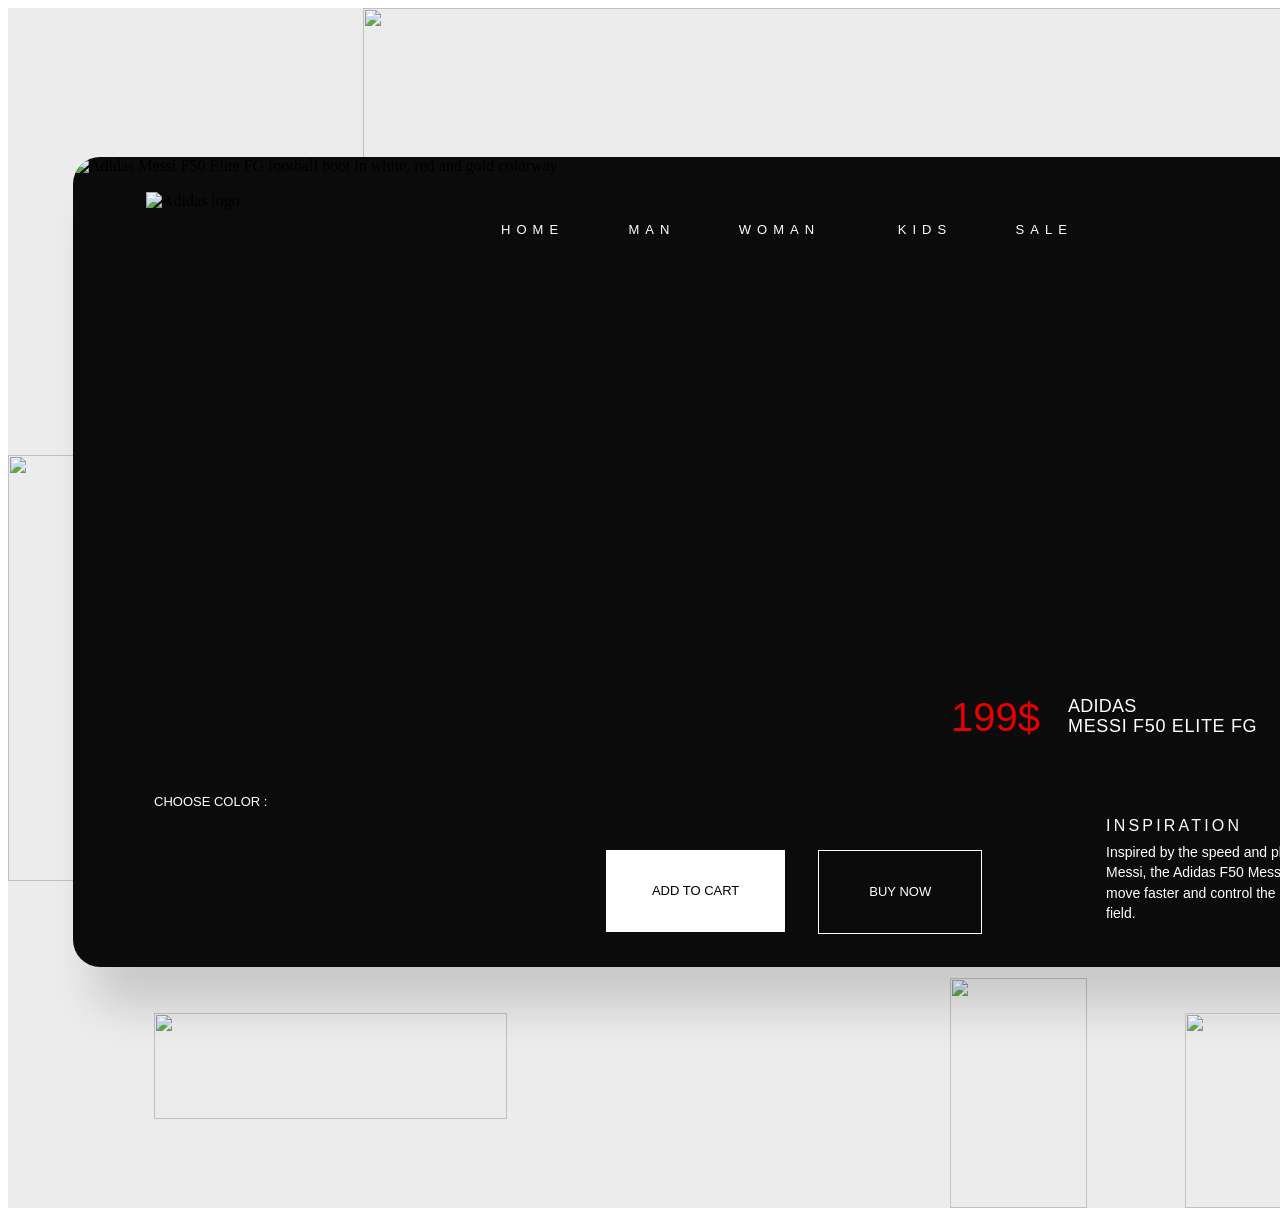
==== index.html @ 2bc072f7 "upload web" ====
<!DOCTYPE html>
<html lang="en">

<head>
  <meta name="viewport" content="width=device-width, initial-scale=1" />
  <meta charset="utf-8" />
  <meta name="description" content="Adidas Messi F50 Elite FG Football Boots - Official Product Page" />
  <title>Adidas Messi F50 Elite FG</title>
  <link rel="stylesheet" href="globals.css" />
  <link rel="stylesheet" href="style.css" />
</head>

<body>
  <main class="MESSI" role="main">
    <!-- Decorative background vector elements -->
    <img class="vector" src="img/vector-7.svg" alt="" aria-hidden="true" />
    <img class="img" src="img/vector-6.svg" alt="" aria-hidden="true" />
    <img class="vector-2" src="img/vector-5.svg" alt="" aria-hidden="true" />
    <img class="vector-3" src="img/vector-4.svg" alt="" aria-hidden="true" />
    <img class="vector-4" src="img/vector-2.svg" alt="" aria-hidden="true" />
    <img class="vector-5" src="img/vector-1.svg" alt="" aria-hidden="true" />
    <img class="vector-6" src="img/vector-3.svg" alt="" aria-hidden="true" />
    <!-- Main screen / product card -->
    <article class="screen" aria-label="Adidas Messi F50 Elite FG Product">
      <!-- Dark background frame -->
      <div class="frame" aria-hidden="true"></div>
      <!-- Slide navigation indicators -->
      <nav class="navigation-bar" aria-label="Slide navigation">
        <button class="ellipse" aria-label="Slide 1" type="button"></button>
        <button class="div" aria-label="Slide 2" type="button"></button>
        <button class="ellipse-2" aria-label="Slide 3" type="button"></button>
        <button class="ellipse-3" aria-label="Slide 4" type="button"></button>
        <button class="ellipse-4" aria-label="Slide 5 (current)" type="button" aria-current="true"></button>
      </nav>
      <!-- Color chooser label -->
      <p class="text-wrapper" aria-label="Choose color section">CHOOSE COLOR :</p>
      <!-- Decorative line separator -->
      <img class="line" src="img/line-4.svg" alt="" aria-hidden="true" />
      <!-- Hero product image -->
      <img class="image" src="img/image-1.png"
        alt="Adidas Messi F50 Elite FG football boot in white, red and gold colorway" />
      <!-- Search, cart and profile icons -->
      <img class="search-cart-and" src="img/search-cart-and-profile.svg"
        alt="Search, shopping cart and user profile icons" />
      <!-- Primary navigation -->
      <nav class="navbar" aria-label="Main navigation">
        <a class="text-wrapper-2" href="#home">HOME</a>
        <a class="text-wrapper-3" href="#man">MAN</a>
        <a class="text-wrapper-4" href="#woman">WOMAN</a>
        <a class="text-wrapper-5" href="#kids">KIDS</a>
        <a class="text-wrapper-6" href="#sale">SALE</a>
      </nav>
      <!-- Call to action buttons -->
      <div class="CTA">
        <div class="frame-wrapper">
          <div class="div-wrapper">
            <button class="text-wrapper-7" type="button" aria-label="Add Adidas Messi F50 Elite FG to cart">
              ADD TO CART
            </button>
          </div>
        </div>
        <div class="frame-2">
          <div class="div-wrapper">
            <button class="text-wrapper-8" type="button" aria-label="Buy Adidas Messi F50 Elite FG now">
              BUY NOW
            </button>
          </div>
        </div>
      </div>
      <!-- Product inspiration section -->
      <section class="information-of" aria-label="Product inspiration">
        <h2 class="text-wrapper-9">INSPIRATION</h2>
        <p class="p">
          Inspired by the speed and playing style of Lionel Messi, the Adidas F50 Messi Elite helps players move
          faster and control the ball with precision on the field.
        </p>
      </section>
    </article>
    <!-- Additional decorative vectors -->
    <img class="vector-7" src="img/vector-8.svg" alt="" aria-hidden="true" />
    <img class="vector-8" src="img/vector-9.svg" alt="" aria-hidden="true" />
    <!-- Background rectangle accent -->
    <div class="rectangle" aria-hidden="true"></div>
    <!-- Pricing and product title -->
    <div class="pricing" aria-label="Product pricing and title">
      <p class="text-wrapper-10" aria-label="Price: 199 dollars">199$</p>
      <div class="frame-3">
        <div class="limit-wrapper">
          <span class="limit" aria-label="Exclusive product">exclusive</span>
        </div>
        <div class="ADIDAS-MESSI-wrapper">
          <p class="ADIDAS-MESSI">
            <span class="span">ADIDAS<br /></span>
            <span class="text-wrapper-11">MESSI F50 ELITE FG</span>
          </p>
        </div>
      </div>
    </div>
    <!-- Adidas logo -->
    <img class="favpng" src="img/favpng-097a469961e39e63309b34561bb3445b-1.png" alt="Adidas logo" />
  </main>
</body>

</html>
---- style.css ----
.MESSI {
    background-color: #ececec;
    overflow: hidden;
    width: 100%;
    min-width: 1600px;
    min-height: 1200px;
    position: relative;
}

.MESSI .vector {
    position: absolute;
    top: 1284px;
    left: 652px;
    width: 264px;
    height: 343px;
}

.MESSI .img {
    position: absolute;
    top: 1482px;
    left: 652px;
    width: 269px;
    height: 510px;
}

.MESSI .vector-2 {
    position: absolute;
    top: 1639px;
    left: 264px;
    width: 216px;
    height: 379px;
}

.MESSI .vector-3 {
    position: absolute;
    top: 970px;
    left: 942px;
    width: 137px;
    height: 230px;
}

.MESSI .vector-4 {
    position: absolute;
    top: 447px;
    left: 0;
    width: 83px;
    height: 426px;
}

.MESSI .vector-5 {
    position: absolute;
    top: 1005px;
    left: 146px;
    width: 353px;
    height: 106px;
}

.MESSI .vector-6 {
    position: absolute;
    top: 0;
    left: 355px;
    width: 1226px;
    height: 300px;
}

.MESSI .screen {
    position: absolute;
    top: 149px;
    left: 65px;
    width: 1440px;
    height: 810px;
    background-color: #ffffff;
    border-radius: 27px;
    overflow: hidden;
    box-shadow: 16.5px 45px 45px -5.25px #00000026;
}

.MESSI .frame {
    position: absolute;
    top: 0;
    left: 0;
    width: 1440px;
    height: 810px;
    background-color: #0b0b0b;
}

.MESSI .navigation-bar {
    display: inline-flex;
    flex-direction: column;
    align-items: flex-start;
    gap: 11.25px;
    position: absolute;
    top: 352px;
    left: 1364px;
}

.MESSI .ellipse {
    background-color: #ffffff33;
    position: relative;
    width: 12px;
    height: 12px;
    border-radius: 6px;
}

.MESSI .div {
    background-color: #ffffff66;
    position: relative;
    width: 12px;
    height: 12px;
    border-radius: 6px;
}

.MESSI .ellipse-2 {
    background-color: #ffffff99;
    position: relative;
    width: 12px;
    height: 12px;
    border-radius: 6px;
}

.MESSI .ellipse-3 {
    background-color: #ffffffcc;
    position: relative;
    width: 12px;
    height: 12px;
    border-radius: 6px;
}

.MESSI .ellipse-4 {
    background-color: #ffffff;
    position: relative;
    width: 12px;
    height: 12px;
    border-radius: 6px;
}

.MESSI .text-wrapper {
    position: absolute;
    top: 637px;
    left: 81px;
    width: 145px;
    font-family: "Monument Extended-Ultrabold", Helvetica;
    font-weight: 400;
    color: #ffffff;
    font-size: 13px;
    letter-spacing: 0;
    line-height: normal;
}

.MESSI .line {
    position: absolute;
    top: 87px;
    left: 427px;
    width: 67px;
    height: 2px;
}

.MESSI .image {
    position: absolute;
    top: 0;
    left: 0;
    width: 1215px;
    height: 810px;
    aspect-ratio: 1.5;
    object-fit: cover;
}

.MESSI .search-cart-and {
    position: absolute;
    top: 61px;
    left: 1207px;
    width: 170px;
    height: 27px;
}

.MESSI .navbar {
    display: inline-flex;
    align-items: flex-start;
    gap: 50.25px;
    position: absolute;
    top: 66px;
    left: 428px;
}

.MESSI .text-wrapper-2 {
    width: 77.25px;
    position: relative;
    height: 18px;
    margin-top: -0.75px;
    font-family: "Monument Extended-Ultrabold", Helvetica;
    font-weight: 400;
    color: #ffffff;
    font-size: 13px;
    letter-spacing: 6.04px;
    line-height: normal;
}

.MESSI .text-wrapper-3 {
    width: 60px;
    position: relative;
    height: 18px;
    margin-top: -0.75px;
    font-family: "Monument Extended-Ultrabold", Helvetica;
    font-weight: 400;
    color: #ffffff;
    font-size: 13px;
    letter-spacing: 6.04px;
    line-height: normal;
}

.MESSI .text-wrapper-4 {
    width: 108.75px;
    position: relative;
    height: 18px;
    margin-top: -0.75px;
    font-family: "Monument Extended-Ultrabold", Helvetica;
    font-weight: 400;
    color: #ffffff;
    font-size: 13px;
    letter-spacing: 6.04px;
    line-height: normal;
}

.MESSI .text-wrapper-5 {
    width: 67.5px;
    position: relative;
    height: 18px;
    margin-top: -0.75px;
    font-family: "Monument Extended-Ultrabold", Helvetica;
    font-weight: 400;
    color: #ffffff;
    font-size: 13px;
    letter-spacing: 6.04px;
    line-height: normal;
}

.MESSI .text-wrapper-6 {
    width: 71.25px;
    position: relative;
    height: 18px;
    margin-top: -0.75px;
    font-family: "Monument Extended-Ultrabold", Helvetica;
    font-weight: 400;
    color: #ffffff;
    font-size: 13px;
    letter-spacing: 6.04px;
    line-height: normal;
}

.MESSI .CTA {
    display: inline-flex;
    align-items: flex-start;
    gap: 33px;
    position: absolute;
    top: 693px;
    left: 533px;
}

.MESSI .frame-wrapper {
    display: inline-flex;
    height: 51.75px;
    align-items: center;
    justify-content: center;
    gap: 3px;
    padding: 15px 22.5px;
    position: relative;
    flex: 0 0 auto;
    background-color: #ffffff;
}

.MESSI .div-wrapper {
    display: inline-flex;
    align-items: flex-start;
    gap: 7.5px;
    padding: 7.5px;
    position: relative;
    flex: 0 0 auto;
    margin-top: -4.88px;
    margin-bottom: -4.87px;
}

.MESSI .text-wrapper-7 {
    position: relative;
    width: 119.25px;
    height: 16.5px;
    margin-top: -0.75px;
    font-family: "Monument Extended-Ultrabold", Helvetica;
    font-weight: 400;
    color: #000000;
    font-size: 13px;
    letter-spacing: 0;
    line-height: normal;
}

.MESSI .frame-2 {
    display: inline-flex;
    height: 51.75px;
    align-items: center;
    justify-content: center;
    gap: 3px;
    padding: 15px 30px;
    position: relative;
    flex: 0 0 auto;
    border: 0.75px solid;
    border-color: #ffffff;
}

.MESSI .text-wrapper-8 {
    position: relative;
    width: 87px;
    height: 16.5px;
    margin-top: -0.75px;
    font-family: "Monument Extended-Ultrabold", Helvetica;
    font-weight: 400;
    color: #ffffff;
    font-size: 13px;
    letter-spacing: 0;
    line-height: normal;
}

.MESSI .information-of {
    display: flex;
    flex-direction: column;
    width: 344px;
    align-items: flex-start;
    gap: 6.75px;
    position: absolute;
    top: 661px;
    left: 1033px;
}

.MESSI .text-wrapper-9 {
    position: relative;
    width: fit-content;
    margin-top: -0.75px;
    font-family: "Archivo Black-Regular", Helvetica;
    font-weight: 400;
    color: #ffffff;
    font-size: 16px;
    letter-spacing: 3.20px;
    line-height: normal;
    white-space: nowrap;
}

.MESSI .p {
    position: relative;
    width: 333px;
    height: 60.75px;
    font-family: "Roboto-Regular", Helvetica;
    font-weight: 400;
    color: #ffffff;
    font-size: 14px;
    letter-spacing: 0;
    line-height: 20.3px;
}

.MESSI .vector-7 {
    position: absolute;
    top: 314px;
    left: 1520px;
    width: 80px;
    height: 511px;
}

.MESSI .vector-8 {
    position: absolute;
    top: 1005px;
    left: 1177px;
    width: 216px;
    height: 195px;
}

.MESSI .rectangle {
    position: absolute;
    top: 1102px;
    left: 1268px;
    width: 252px;
    height: 45px;
    background-color: #ecececcc;
}

.MESSI .pricing {
    display: inline-flex;
    height: 71px;
    align-items: flex-end;
    position: absolute;
    top: 659px;
    left: 943px;
}

.MESSI .text-wrapper-10 {
    position: relative;
    width: 128px;
    height: 43px;
    font-family: "Archivo Black-Regular", Helvetica;
    font-weight: 400;
    color: #e60000;
    font-size: 40px;
    letter-spacing: 0;
    line-height: normal;
    white-space: nowrap;
}

.MESSI .frame-3 {
    display: inline-flex;
    flex-direction: column;
    align-items: flex-end;
    position: relative;
    flex: 0 0 auto;
    margin-top: -0.25px;
    margin-left: -11px;
}

.MESSI .limit-wrapper {
    display: inline-flex;
    align-items: flex-start;
    gap: 7.5px;
    padding: 7.5px 15px;
    position: relative;
    flex: 0 0 auto;
    background-color: #eb0000;
    border-radius: 9.75px;
}

.MESSI .limit {
    position: relative;
    width: 44.25px;
    height: 14.25px;
    margin-top: -0.75px;
    font-family: "Roboto Condensed-Regular", Helvetica;
    font-weight: 400;
    color: #ffffff;
    font-size: 12px;
    letter-spacing: 0;
    line-height: normal;
    white-space: nowrap;
}

.MESSI .ADIDAS-MESSI-wrapper {
    display: inline-flex;
    align-items: center;
    gap: 15px;
    position: relative;
    flex: 0 0 auto;
}

.MESSI .ADIDAS-MESSI {
    position: relative;
    width: 288px;
    height: 42px;
    margin-top: -0.75px;
    font-family: "Archivo Black-Regular", Helvetica;
    font-weight: 400;
    color: #ffffff;
    font-size: 18px;
    line-height: 20.3px;
}

.MESSI .span {
    letter-spacing: 0.24px;
}

.MESSI .text-wrapper-11 {
    letter-spacing: 0.68px;
}

.MESSI .favpng {
    position: absolute;
    top: 184px;
    left: 138px;
    width: 116px;
    height: 82px;
    aspect-ratio: 1.41;
    object-fit: cover;
}

/* =============================================
   ORIGINAL style.css INJECTED BELOW
   ============================================= */

.MESSI {
    background-color: #ececec;
    overflow: hidden;
    width: 100%;
    min-width: 1600px;
    min-height: 1200px;
    position: relative;
}

.MESSI .vector {
    position: absolute;
    top: 1284px;
    left: 652px;
    width: 264px;
    height: 343px;
}

.MESSI .img {
    position: absolute;
    top: 1482px;
    left: 652px;
    width: 269px;
    height: 510px;
}

.MESSI .vector-2 {
    position: absolute;
    top: 1639px;
    left: 264px;
    width: 216px;
    height: 379px;
}

.MESSI .vector-3 {
    position: absolute;
    top: 970px;
    left: 942px;
    width: 137px;
    height: 230px;
}

.MESSI .vector-4 {
    position: absolute;
    top: 447px;
    left: 0;
    width: 83px;
    height: 426px;
}

.MESSI .vector-5 {
    position: absolute;
    top: 1005px;
    left: 146px;
    width: 353px;
    height: 106px;
}

.MESSI .vector-6 {
    position: absolute;
    top: 0;
    left: 355px;
    width: 1226px;
    height: 300px;
}

.MESSI .screen {
    position: absolute;
    top: 149px;
    left: 65px;
    width: 1440px;
    height: 810px;
    background-color: #ffffff;
    border-radius: 27px;
    overflow: hidden;
    box-shadow: 16.5px 45px 45px -5.25px #00000026;
}

.MESSI .frame {
    position: absolute;
    top: 0;
    left: 0;
    width: 1440px;
    height: 810px;
    background-color: #0b0b0b;
}

.MESSI .navigation-bar {
    display: inline-flex;
    flex-direction: column;
    align-items: flex-start;
    gap: 11.25px;
    position: absolute;
    top: 352px;
    left: 1364px;
}

/* Reset button base styles for navigation dots */
.MESSI .navigation-bar button {
    border: none;
    cursor: pointer;
    padding: 0;
    display: block;
}

.MESSI .ellipse {
    background-color: #ffffff33;
    position: relative;
    width: 12px;
    height: 12px;
    border-radius: 6px;
}

.MESSI .div {
    background-color: #ffffff66;
    position: relative;
    width: 12px;
    height: 12px;
    border-radius: 6px;
}

.MESSI .ellipse-2 {
    background-color: #ffffff99;
    position: relative;
    width: 12px;
    height: 12px;
    border-radius: 6px;
}

.MESSI .ellipse-3 {
    background-color: #ffffffcc;
    position: relative;
    width: 12px;
    height: 12px;
    border-radius: 6px;
}

.MESSI .ellipse-4 {
    background-color: #ffffff;
    position: relative;
    width: 12px;
    height: 12px;
    border-radius: 6px;
}

.MESSI .text-wrapper {
    position: absolute;
    top: 637px;
    left: 81px;
    width: 145px;
    font-family: "Monument Extended-Ultrabold", Helvetica;
    font-weight: 400;
    color: #ffffff;
    font-size: 13px;
    letter-spacing: 0;
    line-height: normal;
    margin: 0;
}

.MESSI .line {
    position: absolute;
    top: 87px;
    left: 427px;
    width: 67px;
    height: 2px;
}

.MESSI .image {
    position: absolute;
    top: 0;
    left: 0;
    width: 1215px;
    height: 810px;
    aspect-ratio: 1.5;
    object-fit: cover;
}

.MESSI .search-cart-and {
    position: absolute;
    top: 61px;
    left: 1207px;
    width: 170px;
    height: 27px;
}

.MESSI .navbar {
    display: inline-flex;
    align-items: flex-start;
    gap: 50.25px;
    position: absolute;
    top: 66px;
    left: 428px;
}

/* Reset anchor base styles for navbar links */
.MESSI .navbar a {
    text-decoration: none;
    display: block;
}

.MESSI .text-wrapper-2 {
    width: 77.25px;
    position: relative;
    height: 18px;
    margin-top: -0.75px;
    font-family: "Monument Extended-Ultrabold", Helvetica;
    font-weight: 400;
    color: #ffffff;
    font-size: 13px;
    letter-spacing: 6.04px;
    line-height: normal;
}

.MESSI .text-wrapper-3 {
    width: 60px;
    position: relative;
    height: 18px;
    margin-top: -0.75px;
    font-family: "Monument Extended-Ultrabold", Helvetica;
    font-weight: 400;
    color: #ffffff;
    font-size: 13px;
    letter-spacing: 6.04px;
    line-height: normal;
}

.MESSI .text-wrapper-4 {
    width: 108.75px;
    position: relative;
    height: 18px;
    margin-top: -0.75px;
    font-family: "Monument Extended-Ultrabold", Helvetica;
    font-weight: 400;
    color: #ffffff;
    font-size: 13px;
    letter-spacing: 6.04px;
    line-height: normal;
}

.MESSI .text-wrapper-5 {
    width: 67.5px;
    position: relative;
    height: 18px;
    margin-top: -0.75px;
    font-family: "Monument Extended-Ultrabold", Helvetica;
    font-weight: 400;
    color: #ffffff;
    font-size: 13px;
    letter-spacing: 6.04px;
    line-height: normal;
}

.MESSI .text-wrapper-6 {
    width: 71.25px;
    position: relative;
    height: 18px;
    margin-top: -0.75px;
    font-family: "Monument Extended-Ultrabold", Helvetica;
    font-weight: 400;
    color: #ffffff;
    font-size: 13px;
    letter-spacing: 6.04px;
    line-height: normal;
}

.MESSI .CTA {
    display: inline-flex;
    align-items: flex-start;
    gap: 33px;
    position: absolute;
    top: 693px;
    left: 533px;
}

.MESSI .frame-wrapper {
    display: inline-flex;
    height: 51.75px;
    align-items: center;
    justify-content: center;
    gap: 3px;
    padding: 15px 22.5px;
    position: relative;
    flex: 0 0 auto;
    background-color: #ffffff;
}

.MESSI .div-wrapper {
    display: inline-flex;
    align-items: flex-start;
    gap: 7.5px;
    padding: 7.5px;
    position: relative;
    flex: 0 0 auto;
    margin-top: -4.88px;
    margin-bottom: -4.87px;
}

/* Reset button base styles for CTA buttons */
.MESSI .text-wrapper-7 {
    position: relative;
    width: 119.25px;
    height: 16.5px;
    margin-top: -0.75px;
    font-family: "Monument Extended-Ultrabold", Helvetica;
    font-weight: 400;
    color: #000000;
    font-size: 13px;
    letter-spacing: 0;
    line-height: normal;
    background: none;
    border: none;
    cursor: pointer;
    padding: 0;
    display: block;
}

.MESSI .frame-2 {
    display: inline-flex;
    height: 51.75px;
    align-items: center;
    justify-content: center;
    gap: 3px;
    padding: 15px 30px;
    position: relative;
    flex: 0 0 auto;
    border: 0.75px solid;
    border-color: #ffffff;
}

/* Reset button base styles for BUY NOW button */
.MESSI .text-wrapper-8 {
    position: relative;
    width: 87px;
    height: 16.5px;
    margin-top: -0.75px;
    font-family: "Monument Extended-Ultrabold", Helvetica;
    font-weight: 400;
    color: #ffffff;
    font-size: 13px;
    letter-spacing: 0;
    line-height: normal;
    background: none;
    border: none;
    cursor: pointer;
    padding: 0;
    display: block;
}

.MESSI .information-of {
    display: flex;
    flex-direction: column;
    width: 344px;
    align-items: flex-start;
    gap: 6.75px;
    position: absolute;
    top: 661px;
    left: 1033px;
}

.MESSI .text-wrapper-9 {
    position: relative;
    width: fit-content;
    margin-top: -0.75px;
    font-family: "Archivo Black-Regular", Helvetica;
    font-weight: 400;
    color: #ffffff;
    font-size: 16px;
    letter-spacing: 3.20px;
    line-height: normal;
    white-space: nowrap;
    margin-bottom: 0;
}

.MESSI .p {
    position: relative;
    width: 333px;
    height: 60.75px;
    font-family: "Roboto-Regular", Helvetica;
    font-weight: 400;
    color: #ffffff;
    font-size: 14px;
    letter-spacing: 0;
    line-height: 20.3px;
    margin: 0;
}

.MESSI .vector-7 {
    position: absolute;
    top: 314px;
    left: 1520px;
    width: 80px;
    height: 511px;
}

.MESSI .vector-8 {
    position: absolute;
    top: 1005px;
    left: 1177px;
    width: 216px;
    height: 195px;
}

.MESSI .rectangle {
    position: absolute;
    top: 1102px;
    left: 1268px;
    width: 252px;
    height: 45px;
    background-color: #ecececcc;
}

.MESSI .pricing {
    display: inline-flex;
    height: 71px;
    align-items: flex-end;
    position: absolute;
    top: 659px;
    left: 943px;
}

.MESSI .text-wrapper-10 {
    position: relative;
    width: 128px;
    height: 43px;
    font-family: "Archivo Black-Regular", Helvetica;
    font-weight: 400;
    color: #e60000;
    font-size: 40px;
    letter-spacing: 0;
    line-height: normal;
    white-space: nowrap;
    margin: 0;
}

.MESSI .frame-3 {
    display: inline-flex;
    flex-direction: column;
    align-items: flex-end;
    position: relative;
    flex: 0 0 auto;
    margin-top: -0.25px;
    margin-left: -11px;
}

.MESSI .limit-wrapper {
    display: inline-flex;
    align-items: flex-start;
    gap: 7.5px;
    padding: 7.5px 15px;
    position: relative;
    flex: 0 0 auto;
    background-color: #eb0000;
    border-radius: 9.75px;
}

.MESSI .limit {
    position: relative;
    width: 44.25px;
    height: 14.25px;
    margin-top: -0.75px;
    font-family: "Roboto Condensed-Regular", Helvetica;
    font-weight: 400;
    color: #ffffff;
    font-size: 12px;
    letter-spacing: 0;
    line-height: normal;
    white-space: nowrap;
}

.MESSI .ADIDAS-MESSI-wrapper {
    display: inline-flex;
    align-items: center;
    gap: 15px;
    position: relative;
    flex: 0 0 auto;
}

.MESSI .ADIDAS-MESSI {
    position: relative;
    width: 288px;
    height: 42px;
    margin-top: -0.75px;
    font-family: "Archivo Black-Regular", Helvetica;
    font-weight: 400;
    color: #ffffff;
    font-size: 18px;
    line-height: 20.3px;
    margin-bottom: 0;
}

.MESSI .span {
    letter-spacing: 0.24px;
}

.MESSI .text-wrapper-11 {
    letter-spacing: 0.68px;
}

.MESSI .favpng {
    position: absolute;
    top: 184px;
    left: 138px;
    width: 116px;
    height: 82px;
    aspect-ratio: 1.41;
    object-fit: cover;
}
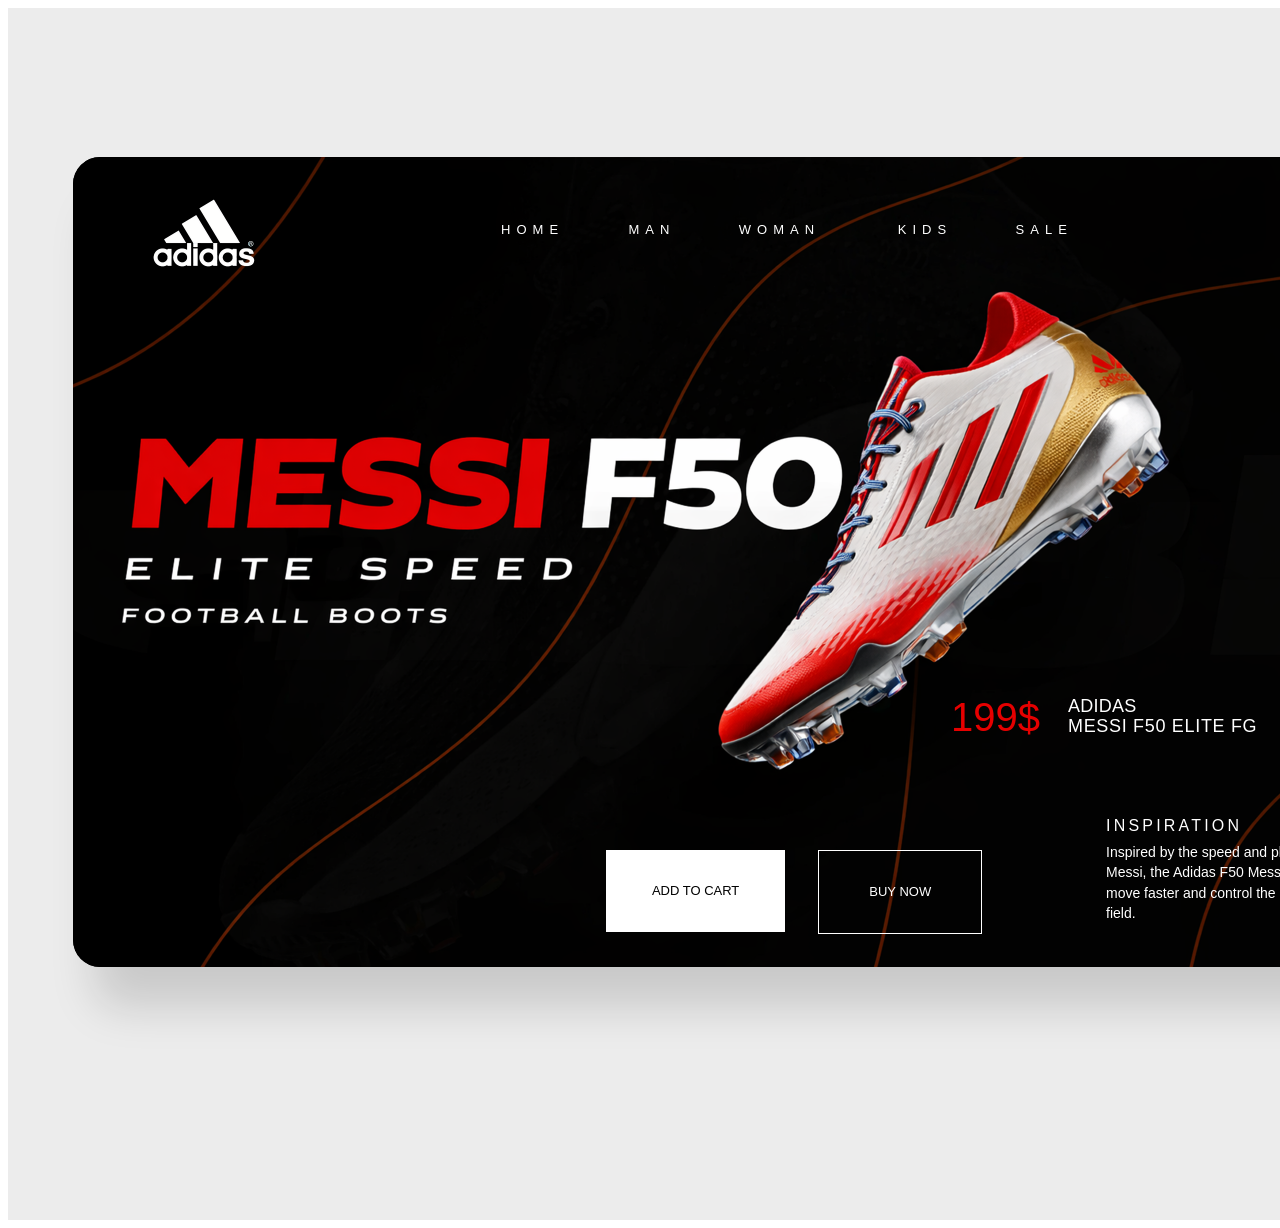
==== commit 2d30993b: "upload web" ====
--- a/index.html
+++ b/index.html
@@ -1,104 +1,93 @@
 <!DOCTYPE html>
 <html lang="en">
-
-<head>
-  <meta name="viewport" content="width=device-width, initial-scale=1" />
-  <meta charset="utf-8" />
-  <meta name="description" content="Adidas Messi F50 Elite FG Football Boots - Official Product Page" />
-  <title>Adidas Messi F50 Elite FG</title>
-  <link rel="stylesheet" href="globals.css" />
-  <link rel="stylesheet" href="style.css" />
-</head>
-
-<body>
-  <main class="MESSI" role="main">
-    <!-- Decorative background vector elements -->
-    <img class="vector" src="img/vector-7.svg" alt="" aria-hidden="true" />
-    <img class="img" src="img/vector-6.svg" alt="" aria-hidden="true" />
-    <img class="vector-2" src="img/vector-5.svg" alt="" aria-hidden="true" />
-    <img class="vector-3" src="img/vector-4.svg" alt="" aria-hidden="true" />
-    <img class="vector-4" src="img/vector-2.svg" alt="" aria-hidden="true" />
-    <img class="vector-5" src="img/vector-1.svg" alt="" aria-hidden="true" />
-    <img class="vector-6" src="img/vector-3.svg" alt="" aria-hidden="true" />
-    <!-- Main screen / product card -->
-    <article class="screen" aria-label="Adidas Messi F50 Elite FG Product">
-      <!-- Dark background frame -->
-      <div class="frame" aria-hidden="true"></div>
-      <!-- Slide navigation indicators -->
-      <nav class="navigation-bar" aria-label="Slide navigation">
-        <button class="ellipse" aria-label="Slide 1" type="button"></button>
-        <button class="div" aria-label="Slide 2" type="button"></button>
-        <button class="ellipse-2" aria-label="Slide 3" type="button"></button>
-        <button class="ellipse-3" aria-label="Slide 4" type="button"></button>
-        <button class="ellipse-4" aria-label="Slide 5 (current)" type="button" aria-current="true"></button>
-      </nav>
-      <!-- Color chooser label -->
-      <p class="text-wrapper" aria-label="Choose color section">CHOOSE COLOR :</p>
-      <!-- Decorative line separator -->
-      <img class="line" src="img/line-4.svg" alt="" aria-hidden="true" />
-      <!-- Hero product image -->
-      <img class="image" src="img/image-1.png"
-        alt="Adidas Messi F50 Elite FG football boot in white, red and gold colorway" />
-      <!-- Search, cart and profile icons -->
-      <img class="search-cart-and" src="img/search-cart-and-profile.svg"
-        alt="Search, shopping cart and user profile icons" />
-      <!-- Primary navigation -->
-      <nav class="navbar" aria-label="Main navigation">
-        <a class="text-wrapper-2" href="#home">HOME</a>
-        <a class="text-wrapper-3" href="#man">MAN</a>
-        <a class="text-wrapper-4" href="#woman">WOMAN</a>
-        <a class="text-wrapper-5" href="#kids">KIDS</a>
-        <a class="text-wrapper-6" href="#sale">SALE</a>
-      </nav>
-      <!-- Call to action buttons -->
-      <div class="CTA">
-        <div class="frame-wrapper">
-          <div class="div-wrapper">
-            <button class="text-wrapper-7" type="button" aria-label="Add Adidas Messi F50 Elite FG to cart">
-              ADD TO CART
-            </button>
+  <head>
+    <meta name="viewport" content="width=device-width, initial-scale=1" />
+    <meta charset="utf-8" />
+    <meta name="description" content="Adidas Messi F50 Elite FG Football Boots - Elite Speed" />
+    <title>Adidas Messi F50 Elite FG</title>
+    <link rel="stylesheet" href="globals.css" />
+    <link rel="stylesheet" href="style.css" />
+  </head>
+  <body>
+    <!-- Outer frame / page wrapper -->
+    <main class="frame">
+      <!-- Browser screen mockup -->
+      <section class="screen" aria-label="Product showcase">
+        <!-- Dark background overlay -->
+        <div class="div" aria-hidden="true"></div>
+        <!-- Navigation dot indicators (e.g. carousel/slide indicators) -->
+        <nav class="navigation-bar" aria-label="Slide indicators">
+          <img class="ellipse" src="img/Ellipse 5.png" alt="Slide 5 indicator" />
+          <img class="ellipse" src="img/Ellipse 4.png" alt="Slide 4 indicator" />
+          <img class="ellipse" src="img/Ellipse 3.png" alt="Slide 3 indicator" />
+          <img class="ellipse" src="img/Ellipse 2.png" alt="Slide 2 indicator" />
+          <img class="ellipse" src="img/Ellipse 1.png" alt="Slide 1 indicator (active)" />
+        </nav>
+        <!-- Decorative separator line -->
+        <img class="line" src="img/line-4.svg" alt="" aria-hidden="true" />
+        <!-- Hero product image -->
+        <img class="image" src="img/GiayF50.png" alt="Adidas Messi F50 Elite FG football boot in red, white and gold" />
+        <!-- Top-right utility icons: search, cart, profile -->
+        <div class="ico">
+          <img class="search" src="img/search.png" alt="Search, cart and profile icons" />
+          <img class="cart" src="img/hang.png" alt="Search, cart and profile icons" />
+          <img class="ava" src="img/avatar.png" alt="Search, cart and profile icons" />
+        </div>
+        <!-- Primary navigation bar -->
+        <nav class="navbar" aria-label="Main navigation">
+          <a class="text-wrapper-2" href="#home">HOME</a>
+          <a class="text-wrapper-3" href="#man">MAN</a>
+          <a class="text-wrapper-4" href="#woman">WOMAN</a>
+          <a class="text-wrapper-5" href="#kids">KIDS</a>
+          <a class="text-wrapper-6" href="#sale">SALE</a>
+        </nav>
+        <!-- Call-to-action buttons -->
+        <div class="CTA">
+          <!-- Add to Cart button -->
+          <div class="frame-wrapper">
+            <div class="div-wrapper">
+              <button class="text-wrapper-7" type="button" aria-label="Add Adidas Messi F50 Elite FG to cart">
+                ADD TO CART
+              </button>
+            </div>
+          </div>
+          <!-- Buy Now button -->
+          <div class="frame-wrapper-2">
+            <div class="div-wrapper">
+              <button class="text-wrapper-8" type="button" aria-label="Buy Adidas Messi F50 Elite FG now">
+                BUY NOW
+              </button>
+            </div>
           </div>
         </div>
-        <div class="frame-2">
-          <div class="div-wrapper">
-            <button class="text-wrapper-8" type="button" aria-label="Buy Adidas Messi F50 Elite FG now">
-              BUY NOW
-            </button>
+        <!-- Product inspiration / description -->
+        <article class="information-of" aria-label="Product inspiration">
+          <h2 class="text-wrapper-9">INSPIRATION</h2>
+          <p class="p">
+            Inspired by the speed and playing style of Lionel Messi, the Adidas F50 Messi Elite helps players move
+            faster and control the ball with precision on the field.
+          </p>
+        </article>
+      </section>
+      <!-- Pricing and product title block -->
+      <div class="pricing">
+        <p class="text-wrapper-10" aria-label="Price: 199 dollars">199$</p>
+        <div class="div-2">
+          <!-- Exclusive badge -->
+          <div class="limit-wrapper">
+            <span class="limit">exclusive</span>
+          </div>
+          <!-- Product name -->
+          <div class="ADIDAS-MESSI-wrapper">
+            <h1 class="ADIDAS-MESSI">
+              <span class="span">ADIDAS<br /></span>
+              <span class="text-wrapper-11">MESSI F50 ELITE FG</span>
+            </h1>
           </div>
         </div>
       </div>
-      <!-- Product inspiration section -->
-      <section class="information-of" aria-label="Product inspiration">
-        <h2 class="text-wrapper-9">INSPIRATION</h2>
-        <p class="p">
-          Inspired by the speed and playing style of Lionel Messi, the Adidas F50 Messi Elite helps players move
-          faster and control the ball with precision on the field.
-        </p>
-      </section>
-    </article>
-    <!-- Additional decorative vectors -->
-    <img class="vector-7" src="img/vector-8.svg" alt="" aria-hidden="true" />
-    <img class="vector-8" src="img/vector-9.svg" alt="" aria-hidden="true" />
-    <!-- Background rectangle accent -->
-    <div class="rectangle" aria-hidden="true"></div>
-    <!-- Pricing and product title -->
-    <div class="pricing" aria-label="Product pricing and title">
-      <p class="text-wrapper-10" aria-label="Price: 199 dollars">199$</p>
-      <div class="frame-3">
-        <div class="limit-wrapper">
-          <span class="limit" aria-label="Exclusive product">exclusive</span>
-        </div>
-        <div class="ADIDAS-MESSI-wrapper">
-          <p class="ADIDAS-MESSI">
-            <span class="span">ADIDAS<br /></span>
-            <span class="text-wrapper-11">MESSI F50 ELITE FG</span>
-          </p>
-        </div>
-      </div>
-    </div>
-    <!-- Adidas logo -->
-    <img class="favpng" src="img/favpng-097a469961e39e63309b34561bb3445b-1.png" alt="Adidas logo" />
-  </main>
-</body>
-
-</html>+      <!-- Adidas logo / brand mark -->
+      <img class="favpng" src="img/ADIDAS.png" alt="Adidas logo" />
+    </main>
+  </body>
+</html>
--- a/style.css
+++ b/style.css
@@ -1,986 +1,747 @@
-.MESSI {
-    background-color: #ececec;
-    overflow: hidden;
-    width: 100%;
-    min-width: 1600px;
-    min-height: 1200px;
-    position: relative;
-}
-
-.MESSI .vector {
-    position: absolute;
-    top: 1284px;
-    left: 652px;
-    width: 264px;
-    height: 343px;
-}
-
-.MESSI .img {
-    position: absolute;
-    top: 1482px;
-    left: 652px;
-    width: 269px;
-    height: 510px;
-}
-
-.MESSI .vector-2 {
-    position: absolute;
-    top: 1639px;
-    left: 264px;
-    width: 216px;
-    height: 379px;
-}
-
-.MESSI .vector-3 {
-    position: absolute;
-    top: 970px;
-    left: 942px;
-    width: 137px;
-    height: 230px;
-}
-
-.MESSI .vector-4 {
-    position: absolute;
-    top: 447px;
-    left: 0;
-    width: 83px;
-    height: 426px;
-}
-
-.MESSI .vector-5 {
-    position: absolute;
-    top: 1005px;
-    left: 146px;
-    width: 353px;
-    height: 106px;
-}
-
-.MESSI .vector-6 {
-    position: absolute;
-    top: 0;
-    left: 355px;
-    width: 1226px;
-    height: 300px;
-}
-
-.MESSI .screen {
-    position: absolute;
-    top: 149px;
-    left: 65px;
-    width: 1440px;
-    height: 810px;
-    background-color: #ffffff;
-    border-radius: 27px;
-    overflow: hidden;
-    box-shadow: 16.5px 45px 45px -5.25px #00000026;
-}
-
-.MESSI .frame {
-    position: absolute;
-    top: 0;
-    left: 0;
-    width: 1440px;
-    height: 810px;
-    background-color: #0b0b0b;
-}
-
-.MESSI .navigation-bar {
-    display: inline-flex;
-    flex-direction: column;
-    align-items: flex-start;
-    gap: 11.25px;
-    position: absolute;
-    top: 352px;
-    left: 1364px;
-}
-
-.MESSI .ellipse {
-    background-color: #ffffff33;
-    position: relative;
-    width: 12px;
-    height: 12px;
-    border-radius: 6px;
-}
-
-.MESSI .div {
-    background-color: #ffffff66;
-    position: relative;
-    width: 12px;
-    height: 12px;
-    border-radius: 6px;
-}
-
-.MESSI .ellipse-2 {
-    background-color: #ffffff99;
-    position: relative;
-    width: 12px;
-    height: 12px;
-    border-radius: 6px;
-}
-
-.MESSI .ellipse-3 {
-    background-color: #ffffffcc;
-    position: relative;
-    width: 12px;
-    height: 12px;
-    border-radius: 6px;
-}
-
-.MESSI .ellipse-4 {
-    background-color: #ffffff;
-    position: relative;
-    width: 12px;
-    height: 12px;
-    border-radius: 6px;
-}
-
-.MESSI .text-wrapper {
-    position: absolute;
-    top: 637px;
-    left: 81px;
-    width: 145px;
-    font-family: "Monument Extended-Ultrabold", Helvetica;
-    font-weight: 400;
-    color: #ffffff;
-    font-size: 13px;
-    letter-spacing: 0;
-    line-height: normal;
-}
-
-.MESSI .line {
-    position: absolute;
-    top: 87px;
-    left: 427px;
-    width: 67px;
-    height: 2px;
-}
-
-.MESSI .image {
-    position: absolute;
-    top: 0;
-    left: 0;
-    width: 1215px;
-    height: 810px;
-    aspect-ratio: 1.5;
-    object-fit: cover;
-}
-
-.MESSI .search-cart-and {
-    position: absolute;
-    top: 61px;
-    left: 1207px;
-    width: 170px;
-    height: 27px;
-}
-
-.MESSI .navbar {
-    display: inline-flex;
-    align-items: flex-start;
-    gap: 50.25px;
-    position: absolute;
-    top: 66px;
-    left: 428px;
-}
-
-.MESSI .text-wrapper-2 {
-    width: 77.25px;
-    position: relative;
-    height: 18px;
-    margin-top: -0.75px;
-    font-family: "Monument Extended-Ultrabold", Helvetica;
-    font-weight: 400;
-    color: #ffffff;
-    font-size: 13px;
-    letter-spacing: 6.04px;
-    line-height: normal;
-}
-
-.MESSI .text-wrapper-3 {
-    width: 60px;
-    position: relative;
-    height: 18px;
-    margin-top: -0.75px;
-    font-family: "Monument Extended-Ultrabold", Helvetica;
-    font-weight: 400;
-    color: #ffffff;
-    font-size: 13px;
-    letter-spacing: 6.04px;
-    line-height: normal;
-}
-
-.MESSI .text-wrapper-4 {
-    width: 108.75px;
-    position: relative;
-    height: 18px;
-    margin-top: -0.75px;
-    font-family: "Monument Extended-Ultrabold", Helvetica;
-    font-weight: 400;
-    color: #ffffff;
-    font-size: 13px;
-    letter-spacing: 6.04px;
-    line-height: normal;
-}
-
-.MESSI .text-wrapper-5 {
-    width: 67.5px;
-    position: relative;
-    height: 18px;
-    margin-top: -0.75px;
-    font-family: "Monument Extended-Ultrabold", Helvetica;
-    font-weight: 400;
-    color: #ffffff;
-    font-size: 13px;
-    letter-spacing: 6.04px;
-    line-height: normal;
-}
-
-.MESSI .text-wrapper-6 {
-    width: 71.25px;
-    position: relative;
-    height: 18px;
-    margin-top: -0.75px;
-    font-family: "Monument Extended-Ultrabold", Helvetica;
-    font-weight: 400;
-    color: #ffffff;
-    font-size: 13px;
-    letter-spacing: 6.04px;
-    line-height: normal;
-}
-
-.MESSI .CTA {
-    display: inline-flex;
-    align-items: flex-start;
-    gap: 33px;
-    position: absolute;
-    top: 693px;
-    left: 533px;
-}
-
-.MESSI .frame-wrapper {
-    display: inline-flex;
-    height: 51.75px;
-    align-items: center;
-    justify-content: center;
-    gap: 3px;
-    padding: 15px 22.5px;
-    position: relative;
-    flex: 0 0 auto;
-    background-color: #ffffff;
-}
-
-.MESSI .div-wrapper {
-    display: inline-flex;
-    align-items: flex-start;
-    gap: 7.5px;
-    padding: 7.5px;
-    position: relative;
-    flex: 0 0 auto;
-    margin-top: -4.88px;
-    margin-bottom: -4.87px;
-}
-
-.MESSI .text-wrapper-7 {
-    position: relative;
-    width: 119.25px;
-    height: 16.5px;
-    margin-top: -0.75px;
-    font-family: "Monument Extended-Ultrabold", Helvetica;
-    font-weight: 400;
-    color: #000000;
-    font-size: 13px;
-    letter-spacing: 0;
-    line-height: normal;
-}
-
-.MESSI .frame-2 {
-    display: inline-flex;
-    height: 51.75px;
-    align-items: center;
-    justify-content: center;
-    gap: 3px;
-    padding: 15px 30px;
-    position: relative;
-    flex: 0 0 auto;
-    border: 0.75px solid;
-    border-color: #ffffff;
-}
-
-.MESSI .text-wrapper-8 {
-    position: relative;
-    width: 87px;
-    height: 16.5px;
-    margin-top: -0.75px;
-    font-family: "Monument Extended-Ultrabold", Helvetica;
-    font-weight: 400;
-    color: #ffffff;
-    font-size: 13px;
-    letter-spacing: 0;
-    line-height: normal;
-}
-
-.MESSI .information-of {
-    display: flex;
-    flex-direction: column;
-    width: 344px;
-    align-items: flex-start;
-    gap: 6.75px;
-    position: absolute;
-    top: 661px;
-    left: 1033px;
-}
-
-.MESSI .text-wrapper-9 {
-    position: relative;
-    width: fit-content;
-    margin-top: -0.75px;
-    font-family: "Archivo Black-Regular", Helvetica;
-    font-weight: 400;
-    color: #ffffff;
-    font-size: 16px;
-    letter-spacing: 3.20px;
-    line-height: normal;
-    white-space: nowrap;
-}
-
-.MESSI .p {
-    position: relative;
-    width: 333px;
-    height: 60.75px;
-    font-family: "Roboto-Regular", Helvetica;
-    font-weight: 400;
-    color: #ffffff;
-    font-size: 14px;
-    letter-spacing: 0;
-    line-height: 20.3px;
-}
-
-.MESSI .vector-7 {
-    position: absolute;
-    top: 314px;
-    left: 1520px;
-    width: 80px;
-    height: 511px;
-}
-
-.MESSI .vector-8 {
-    position: absolute;
-    top: 1005px;
-    left: 1177px;
-    width: 216px;
-    height: 195px;
-}
-
-.MESSI .rectangle {
-    position: absolute;
-    top: 1102px;
-    left: 1268px;
-    width: 252px;
-    height: 45px;
-    background-color: #ecececcc;
-}
-
-.MESSI .pricing {
-    display: inline-flex;
-    height: 71px;
-    align-items: flex-end;
-    position: absolute;
-    top: 659px;
-    left: 943px;
-}
-
-.MESSI .text-wrapper-10 {
-    position: relative;
-    width: 128px;
-    height: 43px;
-    font-family: "Archivo Black-Regular", Helvetica;
-    font-weight: 400;
-    color: #e60000;
-    font-size: 40px;
-    letter-spacing: 0;
-    line-height: normal;
-    white-space: nowrap;
-}
-
-.MESSI .frame-3 {
-    display: inline-flex;
-    flex-direction: column;
-    align-items: flex-end;
-    position: relative;
-    flex: 0 0 auto;
-    margin-top: -0.25px;
-    margin-left: -11px;
-}
-
-.MESSI .limit-wrapper {
-    display: inline-flex;
-    align-items: flex-start;
-    gap: 7.5px;
-    padding: 7.5px 15px;
-    position: relative;
-    flex: 0 0 auto;
-    background-color: #eb0000;
-    border-radius: 9.75px;
-}
-
-.MESSI .limit {
-    position: relative;
-    width: 44.25px;
-    height: 14.25px;
-    margin-top: -0.75px;
-    font-family: "Roboto Condensed-Regular", Helvetica;
-    font-weight: 400;
-    color: #ffffff;
-    font-size: 12px;
-    letter-spacing: 0;
-    line-height: normal;
-    white-space: nowrap;
-}
-
-.MESSI .ADIDAS-MESSI-wrapper {
-    display: inline-flex;
-    align-items: center;
-    gap: 15px;
-    position: relative;
-    flex: 0 0 auto;
-}
-
-.MESSI .ADIDAS-MESSI {
-    position: relative;
-    width: 288px;
-    height: 42px;
-    margin-top: -0.75px;
-    font-family: "Archivo Black-Regular", Helvetica;
-    font-weight: 400;
-    color: #ffffff;
-    font-size: 18px;
-    line-height: 20.3px;
-}
-
-.MESSI .span {
-    letter-spacing: 0.24px;
-}
-
-.MESSI .text-wrapper-11 {
-    letter-spacing: 0.68px;
-}
-
-.MESSI .favpng {
-    position: absolute;
-    top: 184px;
-    left: 138px;
-    width: 116px;
-    height: 82px;
-    aspect-ratio: 1.41;
-    object-fit: cover;
-}
-
-/* =============================================
-   ORIGINAL style.css INJECTED BELOW
-   ============================================= */
-
-.MESSI {
-    background-color: #ececec;
-    overflow: hidden;
-    width: 100%;
-    min-width: 1600px;
-    min-height: 1200px;
-    position: relative;
-}
-
-.MESSI .vector {
-    position: absolute;
-    top: 1284px;
-    left: 652px;
-    width: 264px;
-    height: 343px;
-}
-
-.MESSI .img {
-    position: absolute;
-    top: 1482px;
-    left: 652px;
-    width: 269px;
-    height: 510px;
-}
-
-.MESSI .vector-2 {
-    position: absolute;
-    top: 1639px;
-    left: 264px;
-    width: 216px;
-    height: 379px;
-}
-
-.MESSI .vector-3 {
-    position: absolute;
-    top: 970px;
-    left: 942px;
-    width: 137px;
-    height: 230px;
-}
-
-.MESSI .vector-4 {
-    position: absolute;
-    top: 447px;
-    left: 0;
-    width: 83px;
-    height: 426px;
-}
-
-.MESSI .vector-5 {
-    position: absolute;
-    top: 1005px;
-    left: 146px;
-    width: 353px;
-    height: 106px;
-}
-
-.MESSI .vector-6 {
-    position: absolute;
-    top: 0;
-    left: 355px;
-    width: 1226px;
-    height: 300px;
-}
-
-.MESSI .screen {
-    position: absolute;
-    top: 149px;
-    left: 65px;
-    width: 1440px;
-    height: 810px;
-    background-color: #ffffff;
-    border-radius: 27px;
-    overflow: hidden;
-    box-shadow: 16.5px 45px 45px -5.25px #00000026;
-}
-
-.MESSI .frame {
-    position: absolute;
-    top: 0;
-    left: 0;
-    width: 1440px;
-    height: 810px;
-    background-color: #0b0b0b;
-}
-
-.MESSI .navigation-bar {
-    display: inline-flex;
-    flex-direction: column;
-    align-items: flex-start;
-    gap: 11.25px;
-    position: absolute;
-    top: 352px;
-    left: 1364px;
-}
-
-/* Reset button base styles for navigation dots */
-.MESSI .navigation-bar button {
-    border: none;
-    cursor: pointer;
-    padding: 0;
-    display: block;
-}
-
-.MESSI .ellipse {
-    background-color: #ffffff33;
-    position: relative;
-    width: 12px;
-    height: 12px;
-    border-radius: 6px;
-}
-
-.MESSI .div {
-    background-color: #ffffff66;
-    position: relative;
-    width: 12px;
-    height: 12px;
-    border-radius: 6px;
-}
-
-.MESSI .ellipse-2 {
-    background-color: #ffffff99;
-    position: relative;
-    width: 12px;
-    height: 12px;
-    border-radius: 6px;
-}
-
-.MESSI .ellipse-3 {
-    background-color: #ffffffcc;
-    position: relative;
-    width: 12px;
-    height: 12px;
-    border-radius: 6px;
-}
-
-.MESSI .ellipse-4 {
-    background-color: #ffffff;
-    position: relative;
-    width: 12px;
-    height: 12px;
-    border-radius: 6px;
-}
-
-.MESSI .text-wrapper {
-    position: absolute;
-    top: 637px;
-    left: 81px;
-    width: 145px;
-    font-family: "Monument Extended-Ultrabold", Helvetica;
-    font-weight: 400;
-    color: #ffffff;
-    font-size: 13px;
-    letter-spacing: 0;
-    line-height: normal;
-    margin: 0;
-}
-
-.MESSI .line {
-    position: absolute;
-    top: 87px;
-    left: 427px;
-    width: 67px;
-    height: 2px;
-}
-
-.MESSI .image {
-    position: absolute;
-    top: 0;
-    left: 0;
-    width: 1215px;
-    height: 810px;
-    aspect-ratio: 1.5;
-    object-fit: cover;
-}
-
-.MESSI .search-cart-and {
-    position: absolute;
-    top: 61px;
-    left: 1207px;
-    width: 170px;
-    height: 27px;
-}
-
-.MESSI .navbar {
-    display: inline-flex;
-    align-items: flex-start;
-    gap: 50.25px;
-    position: absolute;
-    top: 66px;
-    left: 428px;
-}
-
-/* Reset anchor base styles for navbar links */
-.MESSI .navbar a {
-    text-decoration: none;
-    display: block;
-}
-
-.MESSI .text-wrapper-2 {
-    width: 77.25px;
-    position: relative;
-    height: 18px;
-    margin-top: -0.75px;
-    font-family: "Monument Extended-Ultrabold", Helvetica;
-    font-weight: 400;
-    color: #ffffff;
-    font-size: 13px;
-    letter-spacing: 6.04px;
-    line-height: normal;
-}
-
-.MESSI .text-wrapper-3 {
-    width: 60px;
-    position: relative;
-    height: 18px;
-    margin-top: -0.75px;
-    font-family: "Monument Extended-Ultrabold", Helvetica;
-    font-weight: 400;
-    color: #ffffff;
-    font-size: 13px;
-    letter-spacing: 6.04px;
-    line-height: normal;
-}
-
-.MESSI .text-wrapper-4 {
-    width: 108.75px;
-    position: relative;
-    height: 18px;
-    margin-top: -0.75px;
-    font-family: "Monument Extended-Ultrabold", Helvetica;
-    font-weight: 400;
-    color: #ffffff;
-    font-size: 13px;
-    letter-spacing: 6.04px;
-    line-height: normal;
-}
-
-.MESSI .text-wrapper-5 {
-    width: 67.5px;
-    position: relative;
-    height: 18px;
-    margin-top: -0.75px;
-    font-family: "Monument Extended-Ultrabold", Helvetica;
-    font-weight: 400;
-    color: #ffffff;
-    font-size: 13px;
-    letter-spacing: 6.04px;
-    line-height: normal;
-}
-
-.MESSI .text-wrapper-6 {
-    width: 71.25px;
-    position: relative;
-    height: 18px;
-    margin-top: -0.75px;
-    font-family: "Monument Extended-Ultrabold", Helvetica;
-    font-weight: 400;
-    color: #ffffff;
-    font-size: 13px;
-    letter-spacing: 6.04px;
-    line-height: normal;
-}
-
-.MESSI .CTA {
-    display: inline-flex;
-    align-items: flex-start;
-    gap: 33px;
-    position: absolute;
-    top: 693px;
-    left: 533px;
-}
-
-.MESSI .frame-wrapper {
-    display: inline-flex;
-    height: 51.75px;
-    align-items: center;
-    justify-content: center;
-    gap: 3px;
-    padding: 15px 22.5px;
-    position: relative;
-    flex: 0 0 auto;
-    background-color: #ffffff;
-}
-
-.MESSI .div-wrapper {
-    display: inline-flex;
-    align-items: flex-start;
-    gap: 7.5px;
-    padding: 7.5px;
-    position: relative;
-    flex: 0 0 auto;
-    margin-top: -4.88px;
-    margin-bottom: -4.87px;
-}
-
-/* Reset button base styles for CTA buttons */
-.MESSI .text-wrapper-7 {
-    position: relative;
-    width: 119.25px;
-    height: 16.5px;
-    margin-top: -0.75px;
-    font-family: "Monument Extended-Ultrabold", Helvetica;
-    font-weight: 400;
-    color: #000000;
-    font-size: 13px;
-    letter-spacing: 0;
-    line-height: normal;
-    background: none;
-    border: none;
-    cursor: pointer;
-    padding: 0;
-    display: block;
-}
-
-.MESSI .frame-2 {
-    display: inline-flex;
-    height: 51.75px;
-    align-items: center;
-    justify-content: center;
-    gap: 3px;
-    padding: 15px 30px;
-    position: relative;
-    flex: 0 0 auto;
-    border: 0.75px solid;
-    border-color: #ffffff;
-}
-
-/* Reset button base styles for BUY NOW button */
-.MESSI .text-wrapper-8 {
-    position: relative;
-    width: 87px;
-    height: 16.5px;
-    margin-top: -0.75px;
-    font-family: "Monument Extended-Ultrabold", Helvetica;
-    font-weight: 400;
-    color: #ffffff;
-    font-size: 13px;
-    letter-spacing: 0;
-    line-height: normal;
-    background: none;
-    border: none;
-    cursor: pointer;
-    padding: 0;
-    display: block;
-}
-
-.MESSI .information-of {
-    display: flex;
-    flex-direction: column;
-    width: 344px;
-    align-items: flex-start;
-    gap: 6.75px;
-    position: absolute;
-    top: 661px;
-    left: 1033px;
-}
-
-.MESSI .text-wrapper-9 {
-    position: relative;
-    width: fit-content;
-    margin-top: -0.75px;
-    font-family: "Archivo Black-Regular", Helvetica;
-    font-weight: 400;
-    color: #ffffff;
-    font-size: 16px;
-    letter-spacing: 3.20px;
-    line-height: normal;
-    white-space: nowrap;
-    margin-bottom: 0;
-}
-
-.MESSI .p {
-    position: relative;
-    width: 333px;
-    height: 60.75px;
-    font-family: "Roboto-Regular", Helvetica;
-    font-weight: 400;
-    color: #ffffff;
-    font-size: 14px;
-    letter-spacing: 0;
-    line-height: 20.3px;
-    margin: 0;
-}
-
-.MESSI .vector-7 {
-    position: absolute;
-    top: 314px;
-    left: 1520px;
-    width: 80px;
-    height: 511px;
-}
-
-.MESSI .vector-8 {
-    position: absolute;
-    top: 1005px;
-    left: 1177px;
-    width: 216px;
-    height: 195px;
-}
-
-.MESSI .rectangle {
-    position: absolute;
-    top: 1102px;
-    left: 1268px;
-    width: 252px;
-    height: 45px;
-    background-color: #ecececcc;
-}
-
-.MESSI .pricing {
-    display: inline-flex;
-    height: 71px;
-    align-items: flex-end;
-    position: absolute;
-    top: 659px;
-    left: 943px;
-}
-
-.MESSI .text-wrapper-10 {
-    position: relative;
-    width: 128px;
-    height: 43px;
-    font-family: "Archivo Black-Regular", Helvetica;
-    font-weight: 400;
-    color: #e60000;
-    font-size: 40px;
-    letter-spacing: 0;
-    line-height: normal;
-    white-space: nowrap;
-    margin: 0;
-}
-
-.MESSI .frame-3 {
-    display: inline-flex;
-    flex-direction: column;
-    align-items: flex-end;
-    position: relative;
-    flex: 0 0 auto;
-    margin-top: -0.25px;
-    margin-left: -11px;
-}
-
-.MESSI .limit-wrapper {
-    display: inline-flex;
-    align-items: flex-start;
-    gap: 7.5px;
-    padding: 7.5px 15px;
-    position: relative;
-    flex: 0 0 auto;
-    background-color: #eb0000;
-    border-radius: 9.75px;
-}
-
-.MESSI .limit {
-    position: relative;
-    width: 44.25px;
-    height: 14.25px;
-    margin-top: -0.75px;
-    font-family: "Roboto Condensed-Regular", Helvetica;
-    font-weight: 400;
-    color: #ffffff;
-    font-size: 12px;
-    letter-spacing: 0;
-    line-height: normal;
-    white-space: nowrap;
-}
-
-.MESSI .ADIDAS-MESSI-wrapper {
-    display: inline-flex;
-    align-items: center;
-    gap: 15px;
-    position: relative;
-    flex: 0 0 auto;
-}
-
-.MESSI .ADIDAS-MESSI {
-    position: relative;
-    width: 288px;
-    height: 42px;
-    margin-top: -0.75px;
-    font-family: "Archivo Black-Regular", Helvetica;
-    font-weight: 400;
-    color: #ffffff;
-    font-size: 18px;
-    line-height: 20.3px;
-    margin-bottom: 0;
-}
-
-.MESSI .span {
-    letter-spacing: 0.24px;
-}
-
-.MESSI .text-wrapper-11 {
-    letter-spacing: 0.68px;
-}
-
-.MESSI .favpng {
-    position: absolute;
-    top: 184px;
-    left: 138px;
-    width: 116px;
-    height: 82px;
-    aspect-ratio: 1.41;
-    object-fit: cover;
-}+.frame {
+  background-color: #ececec;
+  width: 100%;
+  min-width: 1685px;
+  min-height: 1212px;
+  position: relative;
+}
+
+.frame .screen {
+  position: absolute;
+  top: 149px;
+  left: 65px;
+  width: 1440px;
+  height: 810px;
+  background-color: #ffffff;
+  border-radius: 27px;
+  overflow: hidden;
+  box-shadow: 16.5px 45px 45px -5.25px #00000026;
+}
+
+.frame .div {
+  position: absolute;
+  top: 0;
+  left: 0;
+  width: 1440px;
+  height: 810px;
+  background-color: #0b0b0b;
+}
+
+.frame .navigation-bar {
+  display: inline-flex;
+  flex-direction: column;
+  align-items: flex-start;
+  gap: 11.25px;
+  position: absolute;
+  top: 352px;
+  left: 1364px;
+}
+
+.frame .ellipse {
+  position: relative;
+  width: 12px;
+  height: 12px;
+}
+
+.frame .text-wrapper {
+  position: absolute;
+  top: 637px;
+  left: 81px;
+  width: 145px;
+  font-family: "Monument Extended-Ultrabold", Helvetica;
+  font-weight: 400;
+  color: #ffffff;
+  font-size: 13px;
+  letter-spacing: 0;
+  line-height: normal;
+}
+
+.frame .line {
+  position: absolute;
+  top: 87px;
+  left: 427px;
+  width: 67px;
+  height: 2px;
+}
+
+.frame .image {
+  position: absolute;
+  top: 0;
+  left: 0;
+  width: 1215px;
+  height: 810px;
+  aspect-ratio: 1.5;
+  object-fit: cover;
+}
+
+.frame .search-cart-and {
+  position: absolute;
+  top: 61px;
+  left: 1207px;
+  width: 170px;
+  height: 27px;
+}
+
+.frame .navbar {
+  display: inline-flex;
+  align-items: flex-start;
+  gap: 50.25px;
+  position: absolute;
+  top: 66px;
+  left: 428px;
+}
+
+.frame .text-wrapper-2 {
+  width: 77.25px;
+  position: relative;
+  height: 18px;
+  margin-top: -0.75px;
+  font-family: "Monument Extended-Ultrabold", Helvetica;
+  font-weight: 400;
+  color: #ffffff;
+  font-size: 13px;
+  letter-spacing: 6.04px;
+  line-height: normal;
+}
+
+.frame .text-wrapper-3 {
+  width: 60px;
+  position: relative;
+  height: 18px;
+  margin-top: -0.75px;
+  font-family: "Monument Extended-Ultrabold", Helvetica;
+  font-weight: 400;
+  color: #ffffff;
+  font-size: 13px;
+  letter-spacing: 6.04px;
+  line-height: normal;
+}
+
+.frame .text-wrapper-4 {
+  width: 108.75px;
+  position: relative;
+  height: 18px;
+  margin-top: -0.75px;
+  font-family: "Monument Extended-Ultrabold", Helvetica;
+  font-weight: 400;
+  color: #ffffff;
+  font-size: 13px;
+  letter-spacing: 6.04px;
+  line-height: normal;
+}
+
+.frame .text-wrapper-5 {
+  width: 67.5px;
+  position: relative;
+  height: 18px;
+  margin-top: -0.75px;
+  font-family: "Monument Extended-Ultrabold", Helvetica;
+  font-weight: 400;
+  color: #ffffff;
+  font-size: 13px;
+  letter-spacing: 6.04px;
+  line-height: normal;
+}
+
+.frame .text-wrapper-6 {
+  width: 71.25px;
+  position: relative;
+  height: 18px;
+  margin-top: -0.75px;
+  font-family: "Monument Extended-Ultrabold", Helvetica;
+  font-weight: 400;
+  color: #ffffff;
+  font-size: 13px;
+  letter-spacing: 6.04px;
+  line-height: normal;
+}
+
+.frame .CTA {
+  display: inline-flex;
+  align-items: flex-start;
+  gap: 33px;
+  position: absolute;
+  top: 693px;
+  left: 533px;
+}
+
+.frame .frame-wrapper {
+  display: inline-flex;
+  height: 51.75px;
+  align-items: center;
+  justify-content: center;
+  gap: 3px;
+  padding: 15px 22.5px;
+  position: relative;
+  flex: 0 0 auto;
+  background-color: #ffffff;
+}
+
+.frame .div-wrapper {
+  display: inline-flex;
+  align-items: flex-start;
+  gap: 7.5px;
+  padding: 7.5px;
+  position: relative;
+  flex: 0 0 auto;
+  margin-top: -4.88px;
+  margin-bottom: -4.87px;
+}
+
+.frame .text-wrapper-7 {
+  position: relative;
+  width: 119.25px;
+  height: 16.5px;
+  margin-top: -0.75px;
+  font-family: "Monument Extended-Ultrabold", Helvetica;
+  font-weight: 400;
+  color: #000000;
+  font-size: 13px;
+  letter-spacing: 0;
+  line-height: normal;
+}
+
+.frame .frame-wrapper-2 {
+  display: inline-flex;
+  height: 51.75px;
+  align-items: center;
+  justify-content: center;
+  gap: 3px;
+  padding: 15px 30px;
+  position: relative;
+  flex: 0 0 auto;
+  border: 0.75px solid;
+  border-color: #ffffff;
+}
+
+.frame .text-wrapper-8 {
+  position: relative;
+  width: 87px;
+  height: 16.5px;
+  margin-top: -0.75px;
+  font-family: "Monument Extended-Ultrabold", Helvetica;
+  font-weight: 400;
+  color: #ffffff;
+  font-size: 13px;
+  letter-spacing: 0;
+  line-height: normal;
+}
+
+.frame .information-of {
+  display: flex;
+  flex-direction: column;
+  width: 344px;
+  align-items: flex-start;
+  gap: 6.75px;
+  position: absolute;
+  top: 661px;
+  left: 1033px;
+}
+
+.frame .text-wrapper-9 {
+  position: relative;
+  width: fit-content;
+  margin-top: -0.75px;
+  font-family: "Archivo Black-Regular", Helvetica;
+  font-weight: 400;
+  color: #ffffff;
+  font-size: 16px;
+  letter-spacing: 3.20px;
+  line-height: normal;
+  white-space: nowrap;
+}
+
+.frame .p {
+  position: relative;
+  width: 333px;
+  height: 60.75px;
+  font-family: "Roboto-Regular", Helvetica;
+  font-weight: 400;
+  color: #ffffff;
+  font-size: 14px;
+  letter-spacing: 0;
+  line-height: 20.3px;
+}
+
+.frame .pricing {
+  display: inline-flex;
+  height: 71px;
+  align-items: flex-end;
+  position: absolute;
+  top: 659px;
+  left: 943px;
+}
+
+.frame .text-wrapper-10 {
+  position: relative;
+  width: 128px;
+  height: 43px;
+  font-family: "Archivo Black-Regular", Helvetica;
+  font-weight: 400;
+  color: #e60000;
+  font-size: 40px;
+  letter-spacing: 0;
+  line-height: normal;
+  white-space: nowrap;
+}
+
+.frame .div-2 {
+  display: inline-flex;
+  flex-direction: column;
+  align-items: flex-end;
+  position: relative;
+  flex: 0 0 auto;
+  margin-top: -0.25px;
+  margin-left: -11px;
+}
+
+.frame .limit-wrapper {
+  display: inline-flex;
+  align-items: flex-start;
+  gap: 7.5px;
+  padding: 7.5px 15px;
+  position: relative;
+  flex: 0 0 auto;
+  background-color: #eb0000;
+  border-radius: 9.75px;
+}
+
+.frame .limit {
+  position: relative;
+  width: 44.25px;
+  height: 14.25px;
+  margin-top: -0.75px;
+  font-family: "Roboto Condensed-Regular", Helvetica;
+  font-weight: 400;
+  color: #ffffff;
+  font-size: 12px;
+  letter-spacing: 0;
+  line-height: normal;
+  white-space: nowrap;
+}
+
+.frame .ADIDAS-MESSI-wrapper {
+  display: inline-flex;
+  align-items: center;
+  gap: 15px;
+  position: relative;
+  flex: 0 0 auto;
+}
+
+.frame .ADIDAS-MESSI {
+  position: relative;
+  width: 288px;
+  height: 42px;
+  margin-top: -0.75px;
+  font-family: "Archivo Black-Regular", Helvetica;
+  font-weight: 400;
+  color: #ffffff;
+  font-size: 18px;
+  line-height: 20.3px;
+}
+
+.frame .span {
+  letter-spacing: 0.24px;
+}
+
+.frame .text-wrapper-11 {
+  letter-spacing: 0.68px;
+}
+
+.frame .favpng {
+  position: absolute;
+  top: 184px;
+  left: 138px;
+  width: 116px;
+  height: 82px;
+  aspect-ratio: 1.41;
+  object-fit: cover;
+}
+/* ============================================================
+   ORIGINAL CSS INJECTED BELOW
+   ============================================================ */
+
+.frame {
+  background-color: #ececec;
+  width: 100%;
+  min-width: 1685px;
+  min-height: 1212px;
+  position: relative;
+}
+
+.frame .screen {
+  position: absolute;
+  top: 149px;
+  left: 65px;
+  width: 1440px;
+  height: 810px;
+  background-color: #ffffff;
+  border-radius: 27px;
+  overflow: hidden;
+  box-shadow: 16.5px 45px 45px -5.25px #00000026;
+}
+
+.frame .div {
+  position: absolute;
+  top: 0;
+  left: 0;
+  width: 1440px;
+  height: 810px;
+  background-color: #0b0b0b;
+}
+
+.frame .navigation-bar {
+  display: inline-flex;
+  flex-direction: column;
+  align-items: flex-start;
+  gap: 11.25px;
+  position: absolute;
+  top: 352px;
+  left: 1364px;
+}
+
+.frame .ellipse {
+  position: relative;
+  width: 12px;
+  height: 12px;
+}
+
+.frame .text-wrapper {
+  position: absolute;
+  top: 637px;
+  left: 81px;
+  width: 145px;
+  font-family: "Monument Extended-Ultrabold", Helvetica;
+  font-weight: 400;
+  color: #ffffff;
+  font-size: 13px;
+  letter-spacing: 0;
+  line-height: normal;
+  margin: 0;
+}
+
+.frame .line {
+  position: absolute;
+  top: 87px;
+  left: 427px;
+  width: 67px;
+  height: 2px;
+}
+
+.frame .image {
+  position: absolute;
+  top: 0;
+  left: 0;
+  width: 1215px;
+  height: 810px;
+  aspect-ratio: 1.5;
+  object-fit: cover;
+}
+
+.ico {
+  position: absolute;
+  display: flex;
+  top: 61px;
+  left: 1207px;
+  width: 170px;
+  height: 27px;
+  gap: 25px;
+}
+
+.frame .navbar {
+  display: inline-flex;
+  align-items: flex-start;
+  gap: 50.25px;
+  position: absolute;
+  top: 66px;
+  left: 428px;
+}
+
+/* Navbar anchor links — reset anchor styles to match original div appearance */
+.frame .navbar a {
+  text-decoration: none;
+  display: block;
+}
+
+.frame .text-wrapper-2 {
+  width: 77.25px;
+  position: relative;
+  height: 18px;
+  margin-top: -0.75px;
+  font-family: "Monument Extended-Ultrabold", Helvetica;
+  font-weight: 400;
+  color: #ffffff;
+  font-size: 13px;
+  letter-spacing: 6.04px;
+  line-height: normal;
+}
+
+.frame .text-wrapper-3 {
+  width: 60px;
+  position: relative;
+  height: 18px;
+  margin-top: -0.75px;
+  font-family: "Monument Extended-Ultrabold", Helvetica;
+  font-weight: 400;
+  color: #ffffff;
+  font-size: 13px;
+  letter-spacing: 6.04px;
+  line-height: normal;
+}
+
+.frame .text-wrapper-4 {
+  width: 108.75px;
+  position: relative;
+  height: 18px;
+  margin-top: -0.75px;
+  font-family: "Monument Extended-Ultrabold", Helvetica;
+  font-weight: 400;
+  color: #ffffff;
+  font-size: 13px;
+  letter-spacing: 6.04px;
+  line-height: normal;
+}
+
+.frame .text-wrapper-5 {
+  width: 67.5px;
+  position: relative;
+  height: 18px;
+  margin-top: -0.75px;
+  font-family: "Monument Extended-Ultrabold", Helvetica;
+  font-weight: 400;
+  color: #ffffff;
+  font-size: 13px;
+  letter-spacing: 6.04px;
+  line-height: normal;
+}
+
+.frame .text-wrapper-6 {
+  width: 71.25px;
+  position: relative;
+  height: 18px;
+  margin-top: -0.75px;
+  font-family: "Monument Extended-Ultrabold", Helvetica;
+  font-weight: 400;
+  color: #ffffff;
+  font-size: 13px;
+  letter-spacing: 6.04px;
+  line-height: normal;
+}
+
+.frame .CTA {
+  display: inline-flex;
+  align-items: flex-start;
+  gap: 33px;
+  position: absolute;
+  top: 693px;
+  left: 533px;
+}
+
+.frame .frame-wrapper {
+  display: inline-flex;
+  height: 51.75px;
+  align-items: center;
+  justify-content: center;
+  gap: 3px;
+  padding: 15px 22.5px;
+  position: relative;
+  flex: 0 0 auto;
+  background-color: #ffffff;
+}
+
+.frame .div-wrapper {
+  display: inline-flex;
+  align-items: flex-start;
+  gap: 7.5px;
+  padding: 7.5px;
+  position: relative;
+  flex: 0 0 auto;
+  margin-top: -4.88px;
+  margin-bottom: -4.87px;
+}
+
+/* Button reset — ensure button elements match original div-based appearance */
+.frame .text-wrapper-7 {
+  position: relative;
+  width: 119.25px;
+  height: 16.5px;
+  margin-top: -0.75px;
+  font-family: "Monument Extended-Ultrabold", Helvetica;
+  font-weight: 400;
+  color: #000000;
+  font-size: 13px;
+  letter-spacing: 0;
+  line-height: normal;
+  background: none;
+  border: none;
+  padding: 0;
+  cursor: pointer;
+  display: block;
+}
+
+.frame .frame-wrapper-2 {
+  display: inline-flex;
+  height: 51.75px;
+  align-items: center;
+  justify-content: center;
+  gap: 3px;
+  padding: 15px 30px;
+  position: relative;
+  flex: 0 0 auto;
+  border: 0.75px solid;
+  border-color: #ffffff;
+}
+
+/* Button reset — ensure button elements match original div-based appearance */
+.frame .text-wrapper-8 {
+  position: relative;
+  width: 87px;
+  height: 16.5px;
+  margin-top: -0.75px;
+  font-family: "Monument Extended-Ultrabold", Helvetica;
+  font-weight: 400;
+  color: #ffffff;
+  font-size: 13px;
+  letter-spacing: 0;
+  line-height: normal;
+  background: none;
+  border: none;
+  padding: 0;
+  cursor: pointer;
+  display: block;
+}
+
+.frame .information-of {
+  display: flex;
+  flex-direction: column;
+  width: 344px;
+  align-items: flex-start;
+  gap: 6.75px;
+  position: absolute;
+  top: 661px;
+  left: 1033px;
+}
+
+.frame .text-wrapper-9 {
+  position: relative;
+  width: fit-content;
+  margin-top: -0.75px;
+  margin-bottom: 0;
+  font-family: "Archivo Black-Regular", Helvetica;
+  font-weight: 400;
+  color: #ffffff;
+  font-size: 16px;
+  letter-spacing: 3.20px;
+  line-height: normal;
+  white-space: nowrap;
+}
+
+.frame .p {
+  position: relative;
+  width: 333px;
+  height: 60.75px;
+  font-family: "Roboto-Regular", Helvetica;
+  font-weight: 400;
+  color: #ffffff;
+  font-size: 14px;
+  letter-spacing: 0;
+  line-height: 20.3px;
+  margin: 0;
+}
+
+.frame .pricing {
+  display: inline-flex;
+  height: 71px;
+  align-items: flex-end;
+  position: absolute;
+  top: 659px;
+  left: 943px;
+}
+
+.frame .text-wrapper-10 {
+  position: relative;
+  width: 128px;
+  height: 43px;
+  font-family: "Archivo Black-Regular", Helvetica;
+  font-weight: 400;
+  color: #e60000;
+  font-size: 40px;
+  letter-spacing: 0;
+  line-height: normal;
+  white-space: nowrap;
+  margin: 0;
+}
+
+.frame .div-2 {
+  display: inline-flex;
+  flex-direction: column;
+  align-items: flex-end;
+  position: relative;
+  flex: 0 0 auto;
+  margin-top: -0.25px;
+  margin-left: -11px;
+}
+
+.frame .limit-wrapper {
+  display: inline-flex;
+  align-items: flex-start;
+  gap: 7.5px;
+  padding: 7.5px 15px;
+  position: relative;
+  flex: 0 0 auto;
+  background-color: #eb0000;
+  border-radius: 9.75px;
+}
+
+.frame .limit {
+  position: relative;
+  width: 44.25px;
+  height: 14.25px;
+  margin-top: -0.75px;
+  font-family: "Roboto Condensed-Regular", Helvetica;
+  font-weight: 400;
+  color: #ffffff;
+  font-size: 12px;
+  letter-spacing: 0;
+  line-height: normal;
+  white-space: nowrap;
+}
+
+.frame .ADIDAS-MESSI-wrapper {
+  display: inline-flex;
+  align-items: center;
+  gap: 15px;
+  position: relative;
+  flex: 0 0 auto;
+}
+
+.frame .ADIDAS-MESSI {
+  position: relative;
+  width: 288px;
+  height: 42px;
+  margin-top: -0.75px;
+  margin-bottom: 0;
+  font-family: "Archivo Black-Regular", Helvetica;
+  font-weight: 400;
+  color: #ffffff;
+  font-size: 18px;
+  line-height: 20.3px;
+}
+
+.frame .span {
+  letter-spacing: 0.24px;
+}
+
+.frame .text-wrapper-11 {
+  letter-spacing: 0.68px;
+}
+
+.frame .favpng {
+  position: absolute;
+  top: 184px;
+  left: 138px;
+  width: 116px;
+  height: 82px;
+  aspect-ratio: 1.41;
+  object-fit: cover;
+}
